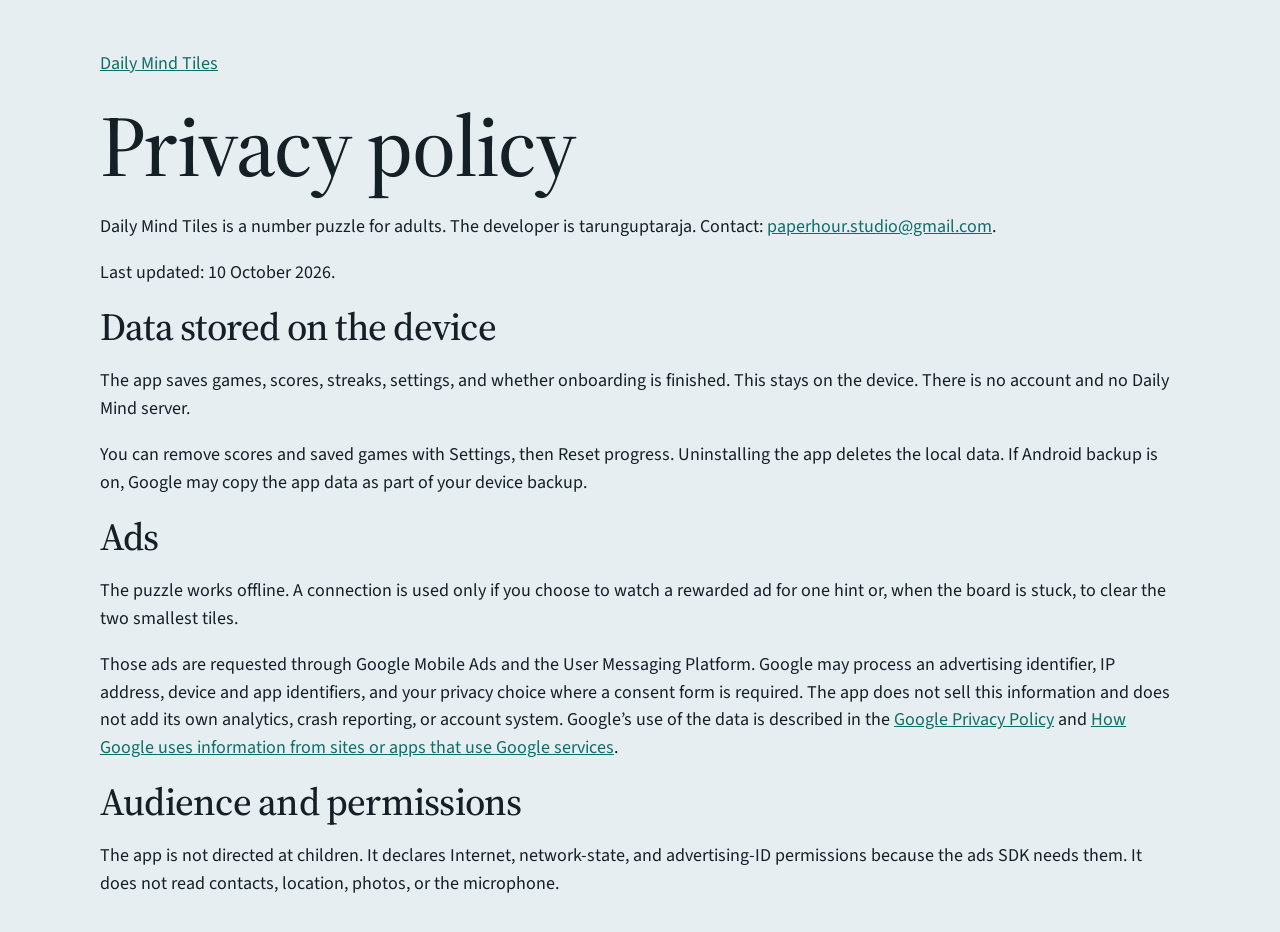
==== privacy/index.html @ 405fe765 "Publish the Daily Mind Tiles site." ====
<!DOCTYPE html>
<html lang="en">
<head>
  <meta charset="utf-8">
  <meta name="viewport" content="width=device-width, initial-scale=1">
  <title>Privacy policy — Daily Mind Tiles</title>
  <link rel="icon" href="../favicon.svg" type="image/svg+xml">
  <link rel="preconnect" href="https://fonts.googleapis.com">
  <link rel="preconnect" href="https://fonts.gstatic.com" crossorigin>
  <link href="https://fonts.googleapis.com/css2?family=Source+Sans+3:wght@400;600&family=Source+Serif+4:opsz,wght@8..60,500&display=swap" rel="stylesheet">
  <link rel="stylesheet" href="../styles.css">
</head>
<body>
  <main>
    <p><a href="../">Daily Mind Tiles</a></p>
    <h1>Privacy policy</h1>
    <p>Daily Mind Tiles is a number puzzle for adults. The developer is tarunguptaraja. Contact: <a href="mailto:paperhour.studio@gmail.com">paperhour.studio@gmail.com</a>.</p>
    <p>Last updated: 10 October 2026.</p>
    <h2>Data stored on the device</h2>
    <p>The app saves games, scores, streaks, settings, and whether onboarding is finished. This stays on the device. There is no account and no Daily Mind server.</p>
    <p>You can remove scores and saved games with Settings, then Reset progress. Uninstalling the app deletes the local data. If Android backup is on, Google may copy the app data as part of your device backup.</p>
    <h2>Ads</h2>
    <p>The puzzle works offline. A connection is used only if you choose to watch a rewarded ad for one hint or, when the board is stuck, to clear the two smallest tiles.</p>
    <p>Those ads are requested through Google Mobile Ads and the User Messaging Platform. Google may process an advertising identifier, IP address, device and app identifiers, and your privacy choice where a consent form is required. The app does not sell this information and does not add its own analytics, crash reporting, or account system. Google’s use of the data is described in the <a href="https://policies.google.com/privacy">Google Privacy Policy</a> and <a href="https://policies.google.com/technologies/partner-sites">How Google uses information from sites or apps that use Google services</a>.</p>
    <h2>Audience and permissions</h2>
    <p>The app is not directed at children. It declares Internet, network-state, and advertising-ID permissions because the ads SDK needs them. It does not read contacts, location, photos, or the microphone.</p>
  </main>
</body>
</html>
---- styles.css ----
:root {
  --ink: #142026;
  --mist: #e7eef2;
  --paper: #f7fafb;
  --teal: #0e6e6a;
  --sand: #c4a15a;
  --line: #c5d2d8;
  --empty: #f3f7f8;
}

* { box-sizing: border-box; }

html { scroll-behavior: smooth; }

body {
  margin: 0;
  background: var(--mist);
  color: var(--ink);
  font-family: "Source Sans 3", "Segoe UI", sans-serif;
  font-size: 1.125rem;
  line-height: 1.55;
}

a { color: var(--teal); }
a:focus-visible, .word:focus-visible {
  outline: 3px solid var(--sand);
  outline-offset: 3px;
}

.top, main, footer {
  width: min(1080px, calc(100% - 2.5rem));
  margin-inline: auto;
}

.top {
  display: flex;
  justify-content: space-between;
  align-items: baseline;
  gap: 1.5rem;
  padding: 1.4rem 0 0.2rem;
}

.word {
  color: var(--ink);
  font-family: "Source Serif 4", Georgia, serif;
  font-size: 1.25rem;
  text-decoration: none;
}

nav { display: flex; gap: 1.1rem; }
nav a { text-decoration: none; }

h1, h2 {
  font-family: "Source Serif 4", Georgia, serif;
  font-weight: 500;
  letter-spacing: -0.02em;
  line-height: 1.15;
}

h1 { font-size: clamp(3rem, 7vw, 5.4rem); margin: 0 0 1rem; }
h2 { font-size: clamp(1.8rem, 3vw, 2.4rem); margin: 0 0 0.7rem; }

.lead { font-size: 1.35rem; max-width: 36rem; }

main { padding: 2rem 0 1rem; }
main section { padding: 3.2rem 0; }

.hero {
  display: grid;
  grid-template-columns: minmax(0, 1.2fr) minmax(16rem, 0.8fr);
  gap: 3rem;
  align-items: center;
  padding-top: 2.2rem;
}

.board {
  display: grid;
  grid-template-columns: repeat(4, 1fr);
  gap: 0.55rem;
  padding: 0.7rem;
  background: #d5e0e6;
  border-radius: 1.3rem;
}

.board span, .board b {
  aspect-ratio: 1;
  border-radius: 0.7rem;
  display: grid;
  place-items: center;
}

.board span { background: var(--empty); }
.board b {
  background: white;
  color: var(--ink);
  font-family: "Source Serif 4", Georgia, serif;
  font-size: clamp(1.8rem, 3vw, 2.6rem);
  font-weight: 600;
}

.shots {
  display: grid;
  grid-template-columns: repeat(3, minmax(0, 1fr));
  gap: 1.25rem;
  align-items: start;
}

.shots img {
  width: 100%;
  height: auto;
  border-radius: 1.4rem;
  background: white;
}

figcaption { margin-top: 0.45rem; }

.split {
  display: grid;
  grid-template-columns: 1fr 1fr;
  gap: 3rem;
  border-top: 1px solid var(--line);
}

footer {
  padding: 1rem 0 3rem;
  border-top: 1px solid var(--line);
}

@media (max-width: 800px) {
  .hero, .shots, .split { grid-template-columns: 1fr; }
  .top { align-items: flex-start; flex-direction: column; }
  .shots { grid-auto-flow: column; grid-auto-columns: 70%; grid-template-columns: none; overflow-x: auto; }
}

@media (prefers-reduced-motion: reduce) {
  html { scroll-behavior: auto; }
}
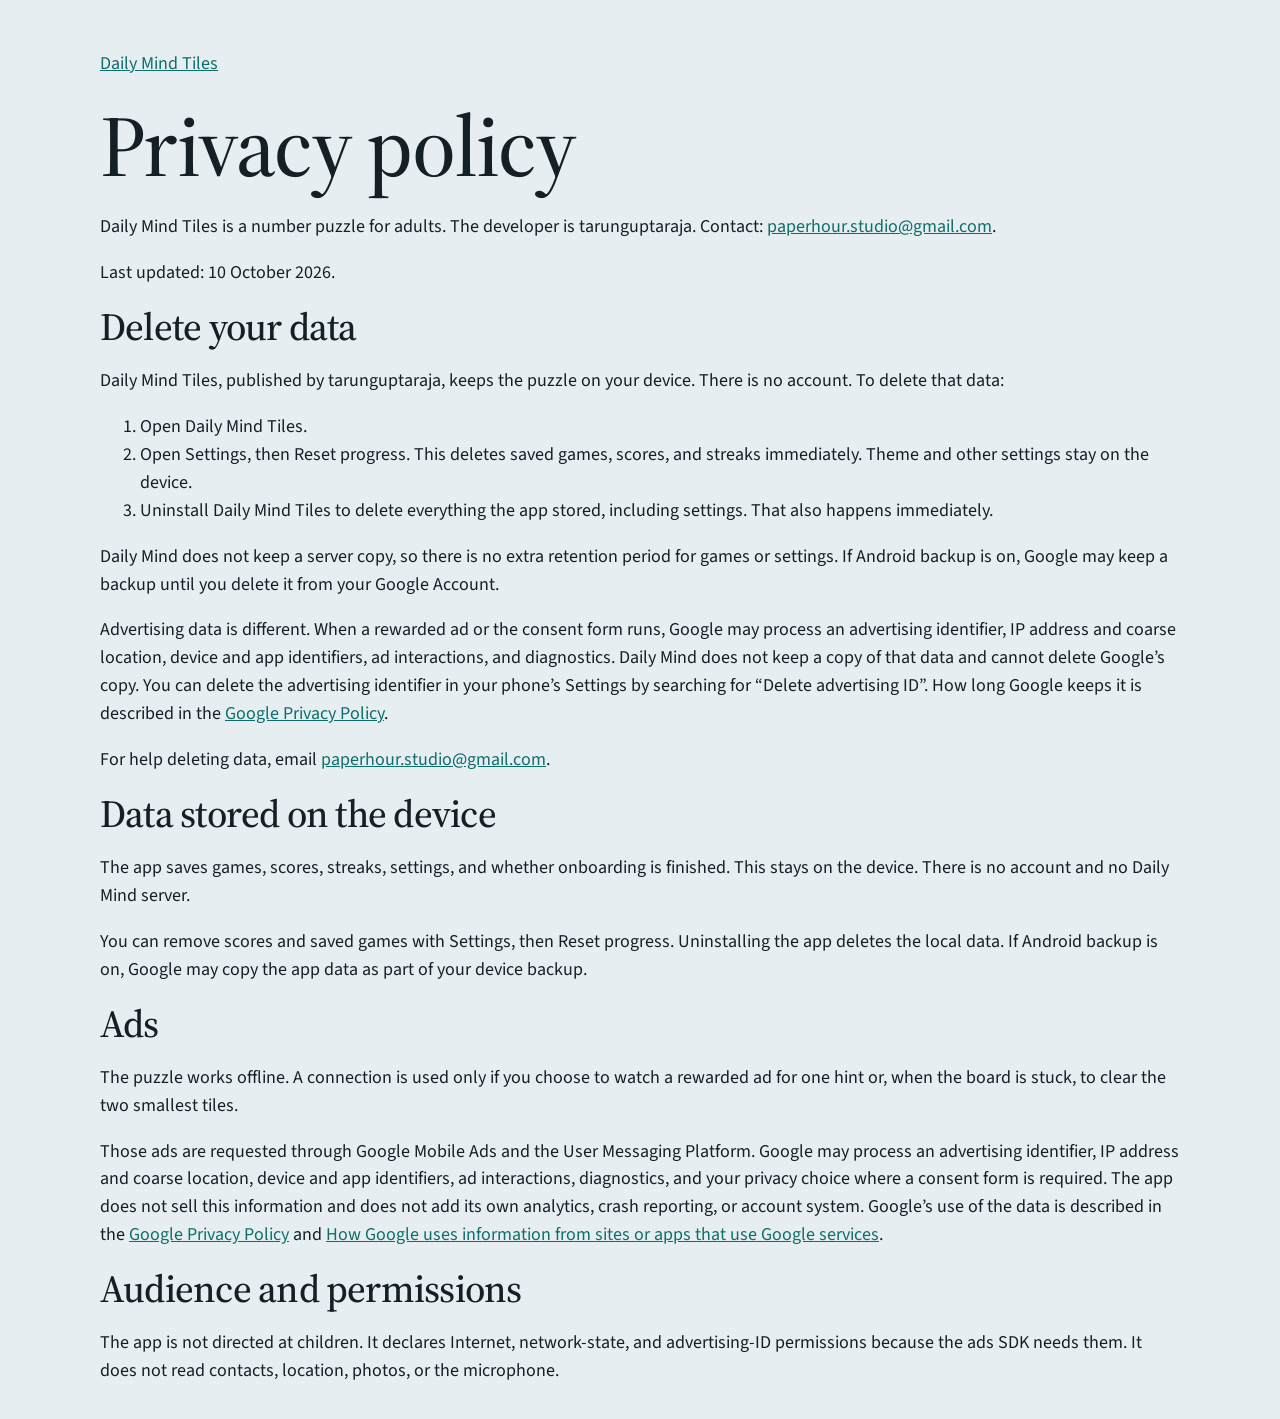
==== commit 143d85b8: "Add the steps to delete Daily Mind data." ====
--- a/privacy/index.html
+++ b/privacy/index.html
@@ -16,12 +16,22 @@
     <h1>Privacy policy</h1>
     <p>Daily Mind Tiles is a number puzzle for adults. The developer is tarunguptaraja. Contact: <a href="mailto:paperhour.studio@gmail.com">paperhour.studio@gmail.com</a>.</p>
     <p>Last updated: 10 October 2026.</p>
+    <h2 id="delete-your-data">Delete your data</h2>
+    <p>Daily Mind Tiles, published by tarunguptaraja, keeps the puzzle on your device. There is no account. To delete that data:</p>
+    <ol>
+      <li>Open Daily Mind Tiles.</li>
+      <li>Open Settings, then Reset progress. This deletes saved games, scores, and streaks immediately. Theme and other settings stay on the device.</li>
+      <li>Uninstall Daily Mind Tiles to delete everything the app stored, including settings. That also happens immediately.</li>
+    </ol>
+    <p>Daily Mind does not keep a server copy, so there is no extra retention period for games or settings. If Android backup is on, Google may keep a backup until you delete it from your Google Account.</p>
+    <p>Advertising data is different. When a rewarded ad or the consent form runs, Google may process an advertising identifier, IP address and coarse location, device and app identifiers, ad interactions, and diagnostics. Daily Mind does not keep a copy of that data and cannot delete Google’s copy. You can delete the advertising identifier in your phone’s Settings by searching for “Delete advertising ID”. How long Google keeps it is described in the <a href="https://policies.google.com/privacy">Google Privacy Policy</a>.</p>
+    <p>For help deleting data, email <a href="mailto:paperhour.studio@gmail.com">paperhour.studio@gmail.com</a>.</p>
     <h2>Data stored on the device</h2>
     <p>The app saves games, scores, streaks, settings, and whether onboarding is finished. This stays on the device. There is no account and no Daily Mind server.</p>
     <p>You can remove scores and saved games with Settings, then Reset progress. Uninstalling the app deletes the local data. If Android backup is on, Google may copy the app data as part of your device backup.</p>
     <h2>Ads</h2>
     <p>The puzzle works offline. A connection is used only if you choose to watch a rewarded ad for one hint or, when the board is stuck, to clear the two smallest tiles.</p>
-    <p>Those ads are requested through Google Mobile Ads and the User Messaging Platform. Google may process an advertising identifier, IP address, device and app identifiers, and your privacy choice where a consent form is required. The app does not sell this information and does not add its own analytics, crash reporting, or account system. Google’s use of the data is described in the <a href="https://policies.google.com/privacy">Google Privacy Policy</a> and <a href="https://policies.google.com/technologies/partner-sites">How Google uses information from sites or apps that use Google services</a>.</p>
+    <p>Those ads are requested through Google Mobile Ads and the User Messaging Platform. Google may process an advertising identifier, IP address and coarse location, device and app identifiers, ad interactions, diagnostics, and your privacy choice where a consent form is required. The app does not sell this information and does not add its own analytics, crash reporting, or account system. Google’s use of the data is described in the <a href="https://policies.google.com/privacy">Google Privacy Policy</a> and <a href="https://policies.google.com/technologies/partner-sites">How Google uses information from sites or apps that use Google services</a>.</p>
     <h2>Audience and permissions</h2>
     <p>The app is not directed at children. It declares Internet, network-state, and advertising-ID permissions because the ads SDK needs them. It does not read contacts, location, photos, or the microphone.</p>
   </main>
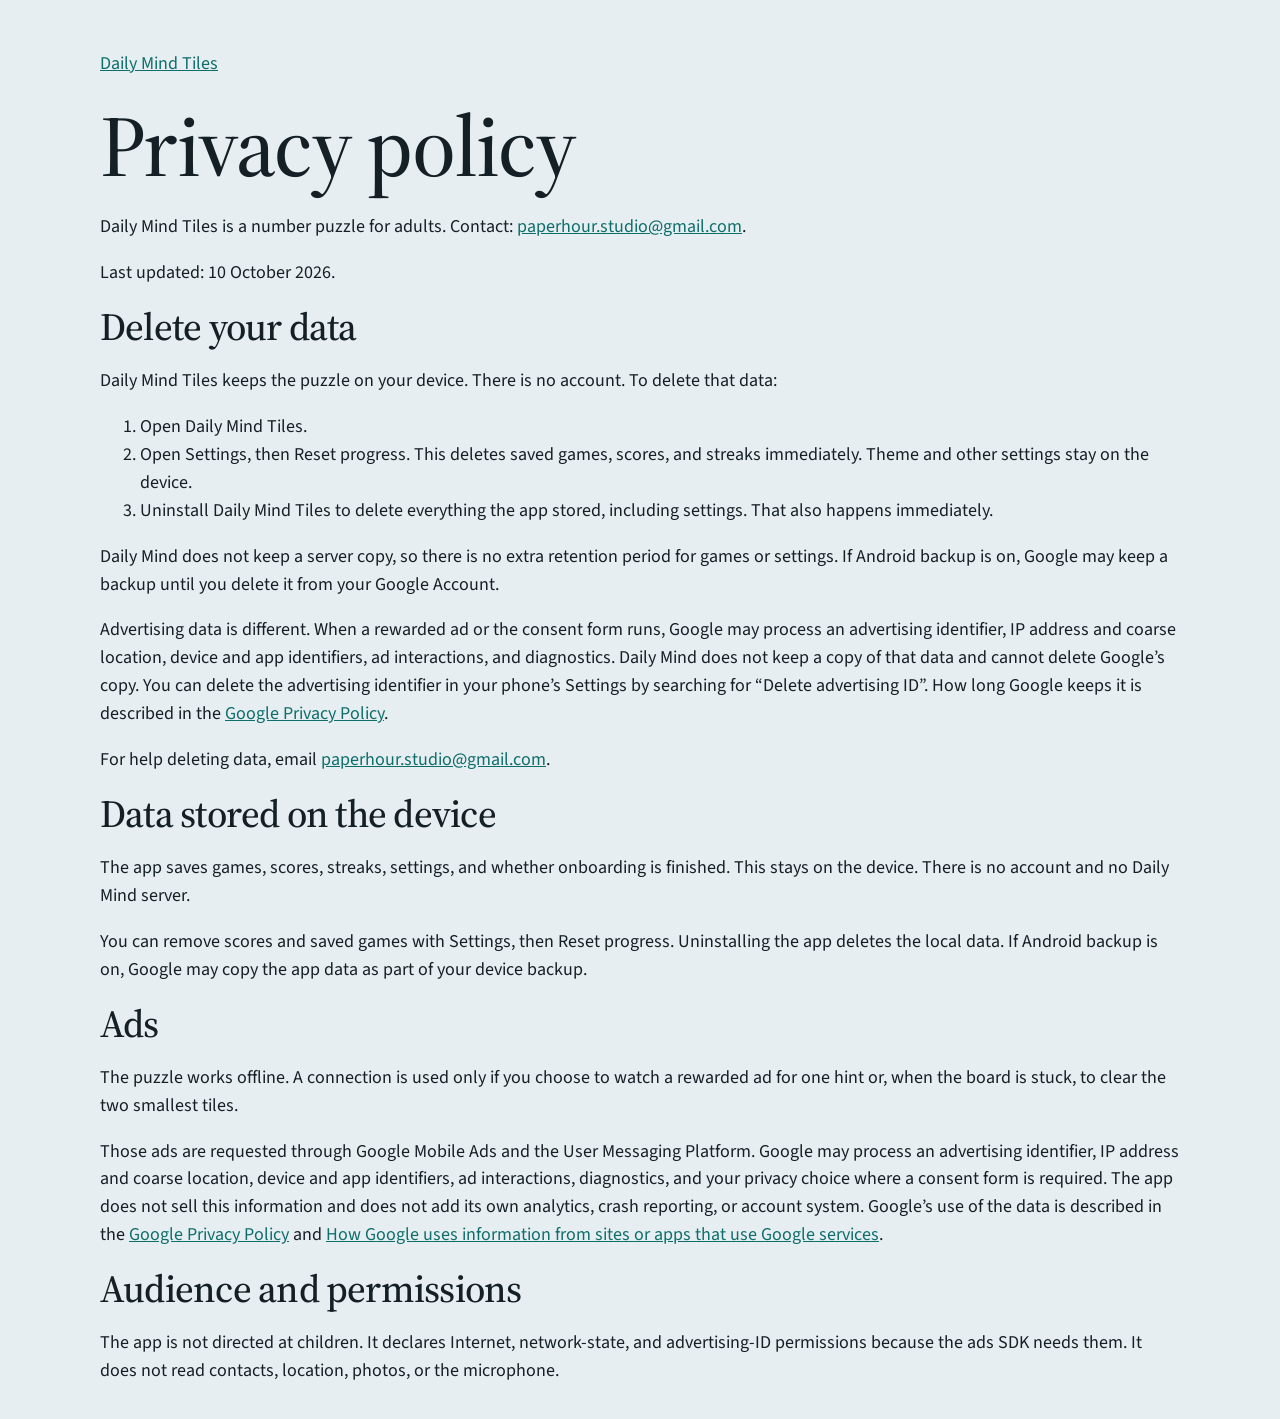
==== commit cd7685bd: "Remove the Play account name from the site." ====
--- a/privacy/index.html
+++ b/privacy/index.html
@@ -14,10 +14,10 @@
   <main>
     <p><a href="../">Daily Mind Tiles</a></p>
     <h1>Privacy policy</h1>
-    <p>Daily Mind Tiles is a number puzzle for adults. The developer is tarunguptaraja. Contact: <a href="mailto:paperhour.studio@gmail.com">paperhour.studio@gmail.com</a>.</p>
+    <p>Daily Mind Tiles is a number puzzle for adults. Contact: <a href="mailto:paperhour.studio@gmail.com">paperhour.studio@gmail.com</a>.</p>
     <p>Last updated: 10 October 2026.</p>
     <h2 id="delete-your-data">Delete your data</h2>
-    <p>Daily Mind Tiles, published by tarunguptaraja, keeps the puzzle on your device. There is no account. To delete that data:</p>
+    <p>Daily Mind Tiles keeps the puzzle on your device. There is no account. To delete that data:</p>
     <ol>
       <li>Open Daily Mind Tiles.</li>
       <li>Open Settings, then Reset progress. This deletes saved games, scores, and streaks immediately. Theme and other settings stay on the device.</li>
